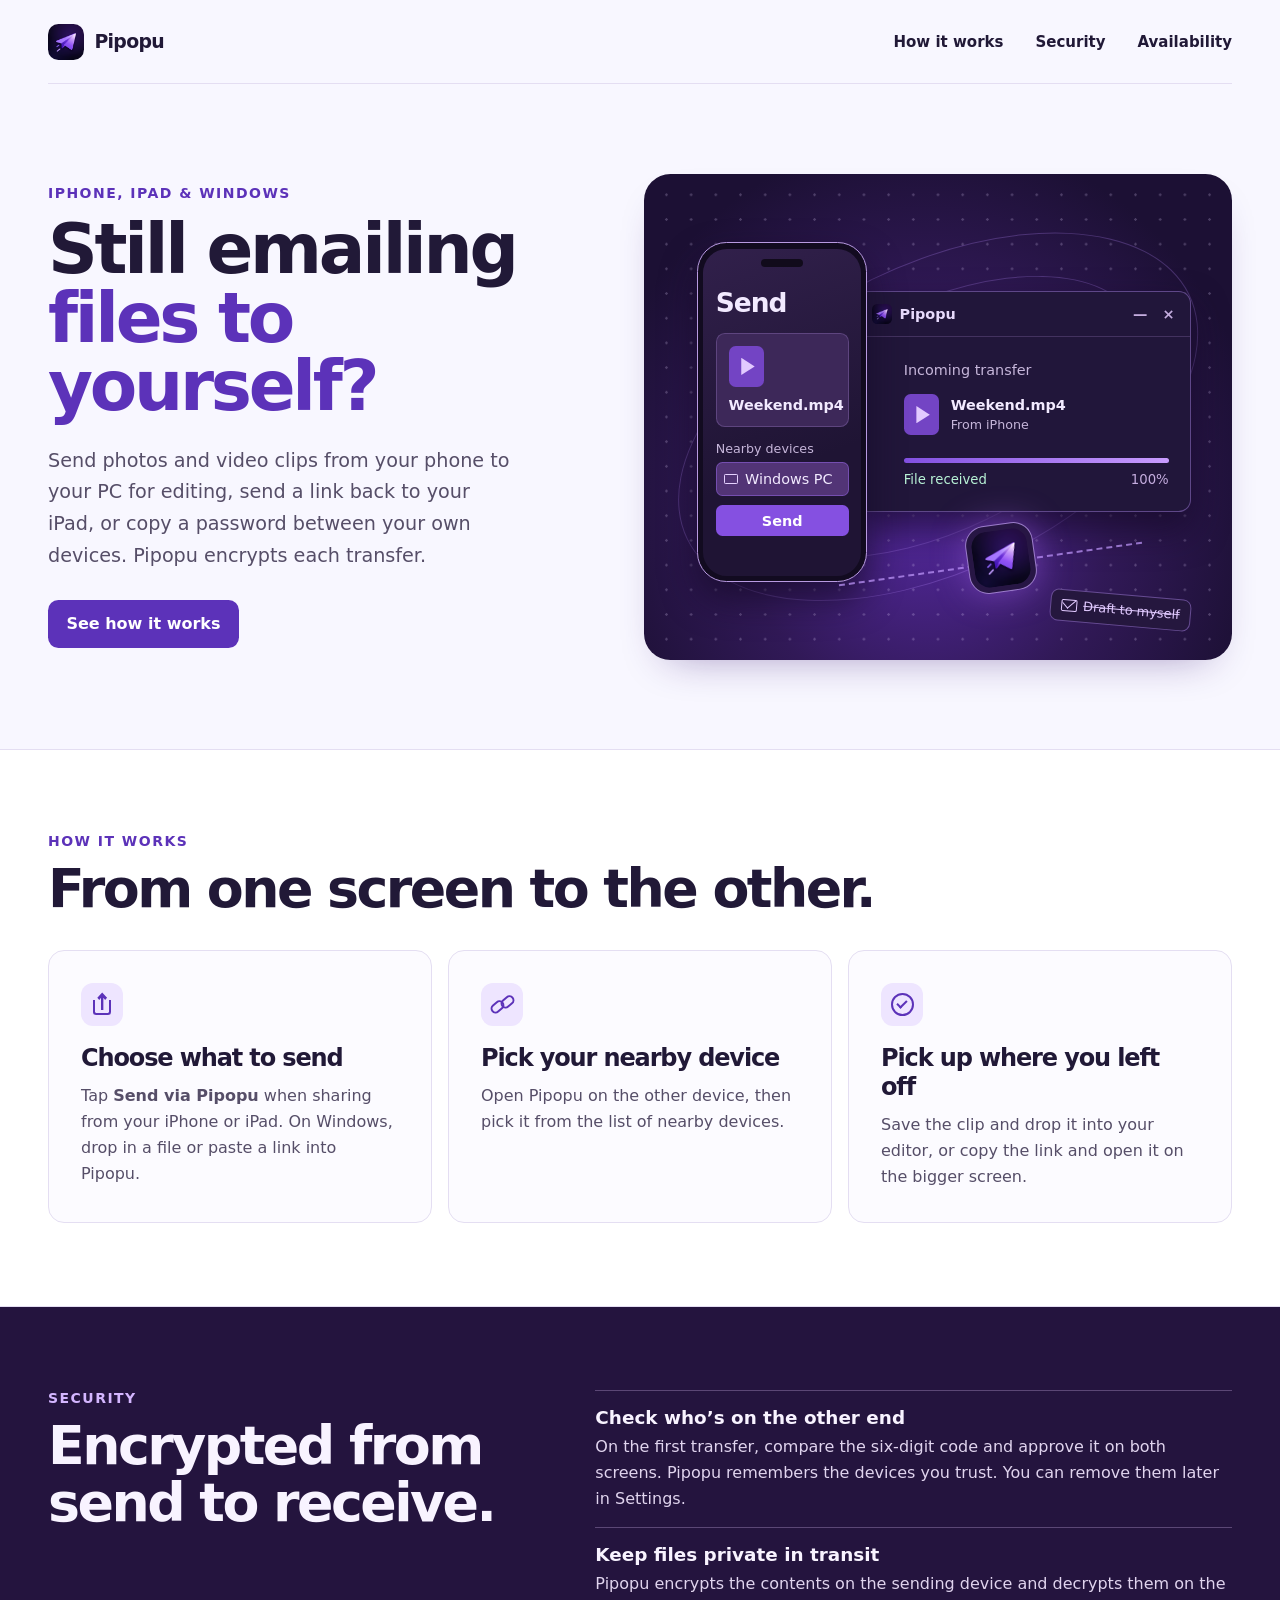
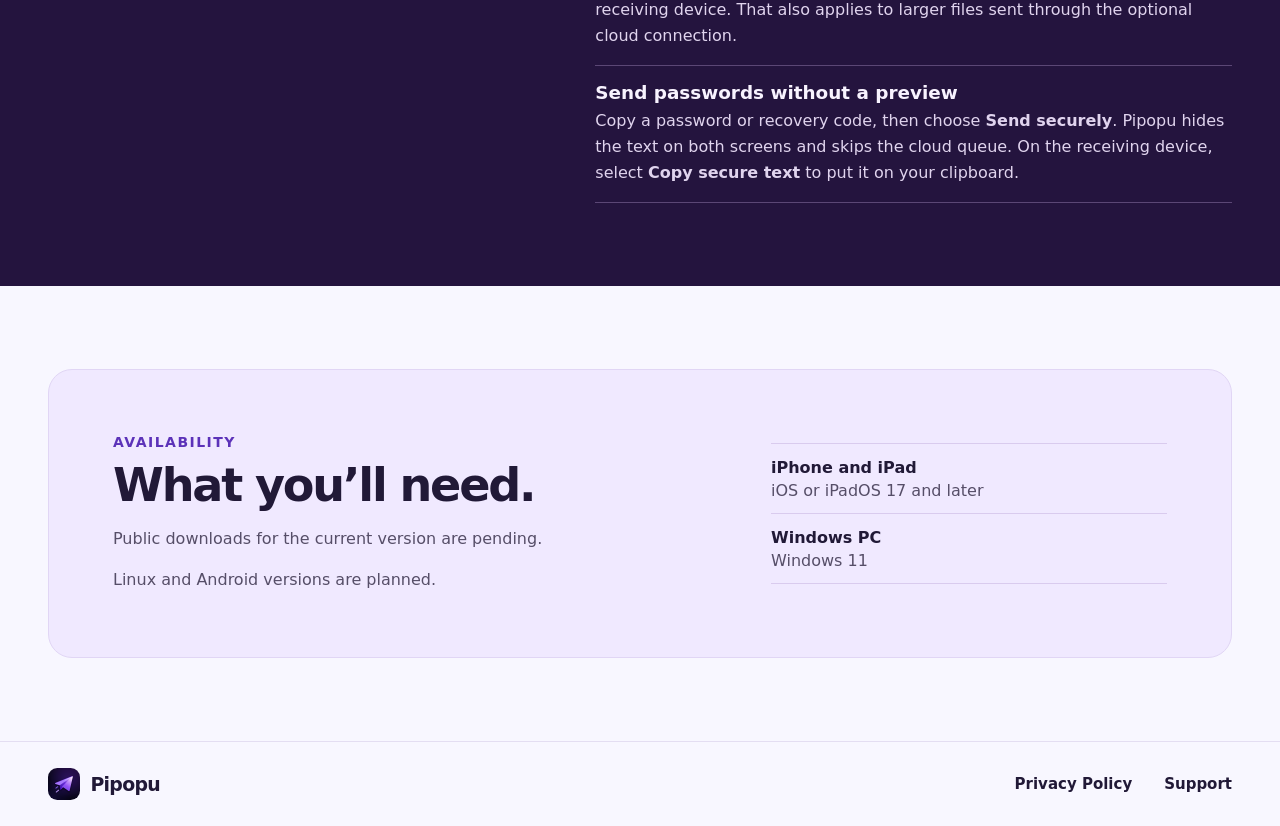
==== site/index.html @ 9f3f95a6 "Publish Pipopu website and App Store information" ====
<!doctype html>
<html lang="en">
<head>
  <meta charset="utf-8">
  <meta name="viewport" content="width=device-width, initial-scale=1">
  <meta name="description" content="Send photos, videos, links, and passwords between your nearby iPhone, iPad, and Windows PC with encrypted transfers.">
  <meta name="theme-color" content="#f8f7ff">
  <meta property="og:title" content="Pipopu — Send files to your nearby devices">
  <meta property="og:description" content="Still emailing files to yourself? Send photos, videos, links, and passwords to your nearby devices with encrypted transfers.">
  <meta property="og:type" content="website">
  <meta property="og:url" content="https://pipopu.solutions.si/">
  <meta property="og:image" content="https://pipopu.solutions.si/pipopu.png">
  <link rel="canonical" href="https://pipopu.solutions.si/">
  <link rel="icon" type="image/png" href="pipopu.png">
  <link rel="stylesheet" href="styles.css">
  <title>Pipopu — Send files to your nearby devices</title>
</head>
<body>
  <a class="skip-link" href="#main">Skip to content</a>
  <header class="site-header wrap">
    <a class="brand" href="./">
      <img src="pipopu.png" width="36" height="36" alt="">
      Pipopu
    </a>
    <nav aria-label="Main navigation">
      <a href="#how-it-works">How it works</a>
      <a href="#security">Security</a>
      <a href="#availability">Availability</a>
    </nav>
  </header>

  <main id="main">
    <section class="hero wrap" aria-labelledby="hero-title">
      <div class="hero-copy">
        <p class="eyebrow">iPhone, iPad &amp; Windows</p>
        <h1 id="hero-title">Still emailing <em>files to yourself?</em></h1>
        <p class="hero-description">Send photos and video clips from your phone to your PC for editing, send a link back to your iPad, or copy a password between your own devices. Pipopu encrypts each transfer.</p>
        <div class="actions">
          <a class="button" href="#how-it-works">See how it works</a>
        </div>
      </div>

      <figure class="transfer" aria-label="A video clip arrives on a Windows PC from a nearby iPhone">
        <div class="transfer-art" aria-hidden="true">
          <div class="orbit orbit-outer"></div>
          <div class="orbit orbit-inner"></div>
          <div class="desktop">
            <div class="window-bar"><img src="pipopu.png" width="17" height="17" alt=""> Pipopu <span>— &nbsp; ×</span></div>
            <div class="window-body">
              <p class="window-meta">Incoming transfer</p>
              <div class="window-file"><i class="file-icon"></i><div><strong>Weekend.mp4</strong><small>From iPhone</small></div></div>
              <div class="progress"></div>
              <div class="window-status">File received <span>100%</span></div>
            </div>
          </div>
          <div class="phone">
            <div class="phone-screen">
              <div class="phone-camera"></div>
              <div class="phone-title">Send</div>
              <div class="phone-tile"><i class="file-icon"></i><strong>Weekend.mp4</strong></div>
              <div class="phone-label">Nearby devices</div>
              <div class="phone-device"><i></i> Windows PC</div>
              <div class="phone-send">Send</div>
            </div>
          </div>
          <div class="transfer-line"></div>
          <div class="transfer-mark"><img src="pipopu.png" width="51" height="51" alt=""></div>
          <div class="draft"><i></i><span>Draft to myself</span></div>
        </div>
      </figure>
    </section>

    <section class="how" id="how-it-works" aria-labelledby="how-title">
      <div class="wrap">
        <p class="eyebrow">How it works</p>
        <h2 id="how-title">From one screen to the other.</h2>
        <div class="steps">
          <article>
            <span class="step-icon share" aria-hidden="true"></span>
            <h3>Choose what to send</h3>
            <p>Tap <strong>Send via Pipopu</strong> when sharing from your iPhone or iPad. On Windows, drop in a file or paste a link into Pipopu.</p>
          </article>
          <article>
            <span class="step-icon pair" aria-hidden="true"></span>
            <h3>Pick your nearby device</h3>
            <p>Open Pipopu on the other device, then pick it from the list of nearby devices.</p>
          </article>
          <article>
            <span class="step-icon received" aria-hidden="true"></span>
            <h3>Pick up where you left off</h3>
            <p>Save the clip and drop it into your editor, or copy the link and open it on the bigger screen.</p>
          </article>
        </div>
      </div>
    </section>

    <section class="security" id="security" aria-labelledby="security-title">
      <div class="security-layout wrap">
        <div>
          <p class="eyebrow">Security</p>
          <h2 id="security-title">Encrypted from send to receive.</h2>
        </div>
        <dl class="security-details">
          <div>
            <dt>Check who’s on the other end</dt>
            <dd>On the first transfer, compare the six-digit code and approve it on both screens. Pipopu remembers the devices you trust. You can remove them later in Settings.</dd>
          </div>
          <div>
            <dt>Keep files private in transit</dt>
            <dd>Pipopu encrypts the contents on the sending device and decrypts them on the receiving device. That also applies to larger files sent through the optional cloud connection.</dd>
          </div>
          <div>
            <dt>Send passwords without a preview</dt>
            <dd>Copy a password or recovery code, then choose <strong>Send securely</strong>. Pipopu hides the text on both screens and skips the cloud queue. On the receiving device, select <strong>Copy secure text</strong> to put it on your clipboard.</dd>
          </div>
        </dl>
      </div>
    </section>

    <section class="availability wrap" id="availability" aria-labelledby="availability-title">
      <div class="availability-panel">
        <div>
          <p class="eyebrow">Availability</p>
          <h2 id="availability-title">What you’ll need.</h2>
          <p class="availability-note">Public downloads for the current version are pending.</p>
          <p class="availability-note">Linux and Android versions are planned.</p>
        </div>
        <ul class="requirements" aria-label="Supported devices">
          <li><strong>iPhone and iPad</strong><span>iOS or iPadOS 17 and later</span></li>
          <li><strong>Windows PC</strong><span>Windows 11</span></li>
        </ul>
      </div>
    </section>
  </main>

  <footer class="site-footer">
    <div class="wrap">
      <a class="brand" href="./"><img src="pipopu.png" width="32" height="32" alt=""> Pipopu</a>
      <nav aria-label="Footer navigation">
        <a href="privacy/">Privacy Policy</a>
        <a href="support/">Support</a>
      </nav>
    </div>
  </footer>
</body>
</html>
---- site/styles.css ----
:root {
  color-scheme: light;
  font-family: Inter, "Segoe UI", system-ui, sans-serif;
  color: #211937;
  background: #f8f7ff;
  --muted: #564e68;
  --purple: #5c32b9;
  --line: #e4def2;
}

*, *::before, *::after { box-sizing: border-box; }
body, figure, h1, h2, h3, p { margin: 0; }
a { color: inherit; }
strong { font-weight: 650; }
:focus-visible { outline: 3px solid var(--purple); outline-offset: 4px; }
[id] { scroll-margin-top: 2rem; }

.wrap { width: min(74rem, calc(100% - 5rem)); margin-inline: auto; }
.skip-link { position: fixed; top: .75rem; left: .75rem; z-index: 2; padding: .75rem; background: white; transform: translateY(-150%); }
.skip-link:focus { transform: translateY(0); }
.site-header { min-height: 5.25rem; display: flex; flex-wrap: wrap; align-items: center; justify-content: space-between; gap: .75rem 1.5rem; border-bottom: 1px solid var(--line); }
.brand { display: inline-flex; align-items: center; gap: .65rem; font-weight: 760; font-size: 1.18rem; letter-spacing: -.035em; line-height: 1; text-decoration: none; }
.brand img { border-radius: 29%; }
nav { display: flex; flex-wrap: wrap; gap: .5rem clamp(1rem, 3vw, 2rem); }
nav a { padding-block: .55rem; text-decoration: none; font-size: .9375rem; font-weight: 620; }
nav a:hover, nav a[aria-current="page"] { color: var(--purple); text-decoration: underline; text-underline-offset: .2em; }

.hero { display: grid; grid-template-columns: minmax(0, .95fr) minmax(0, 1.05fr); align-items: center; gap: clamp(2rem, 5vw, 5rem); padding-block: clamp(3.5rem, 7vw, 6.25rem); }
.eyebrow { color: var(--purple); font-size: .875rem; font-weight: 750; letter-spacing: .105em; text-transform: uppercase; }
h1, h2, h3 { letter-spacing: -.047em; }
h1 { margin-top: .9rem; font-weight: 790; font-size: clamp(3rem, 5.4vw, 5.65rem); line-height: .99; }
h1 em { display: block; color: var(--purple); font-style: normal; }
.hero-description { max-width: 29rem; margin-top: 1.5rem; color: var(--muted); font-size: clamp(1.05rem, 1.5vw, 1.2rem); line-height: 1.65; }
.actions { margin-top: 1.8rem; }
.button { display: inline-flex; align-items: center; justify-content: center; min-height: 3rem; padding: .65rem 1.15rem; border-radius: .65rem; color: white; background: var(--purple); text-decoration: none; font-weight: 690; line-height: 1.3; }
.button:hover { background: #48228f; }

.transfer { min-width: 0; overflow: hidden; position: relative; border-radius: 1.65rem; aspect-ratio: 1.21; background: radial-gradient(ellipse at 48% 69%, #5529a0 0%, #311957 43%, #1c1034 79%); box-shadow: 0 18px 44px -24px #33116e7a; container-type: inline-size; }
.transfer-art { position: absolute; inset: 0; overflow: hidden; background: radial-gradient(circle, #e5d4ff3b .075rem, transparent .09rem) center / 4.2cqw 4.2cqw; color: #f2eaff; font-size: 2.45cqw; line-height: 1.25; }
.orbit { position: absolute; top: 50%; left: 50%; border: 1px solid #ba8bff42; border-radius: 50%; transform: translate(-50%, -50%) rotate(-26deg); }
.orbit-outer { width: 95%; height: 63%; }
.orbit-inner { width: 75%; height: 47%; }
.desktop { position: absolute; top: 24%; left: 36%; width: 57%; overflow: hidden; border: 1px solid #b38af46b; border-radius: 2.1cqw; background: #21163a; box-shadow: 0 3cqw 6cqw #140924a8; }
.window-bar { display: flex; align-items: center; gap: 1.3cqw; border-bottom: 1px solid #9276b24d; padding: 2.1cqw 2.6cqw; color: #e7dafc; font-weight: 660; }
.window-bar img { width: 3.4cqw; height: 3.4cqw; border-radius: 26%; }
.window-bar span, .window-status span { margin-left: auto; color: #c5addf; }
.window-body { padding: 4cqw 3.6cqw 3.8cqw 8cqw; }
.window-meta, .phone-label { color: #c6b6da; }
.window-file { display: flex; align-items: center; gap: 2cqw; margin-top: 2.6cqw; }
.window-file strong, .window-file small { display: block; }
.window-file small { margin-top: .5cqw; font-size: .88em; color: #c6b6da; }
.file-icon { position: relative; display: block; flex: none; width: 6cqw; height: 7cqw; border-radius: 1.15cqw; background: #7344c4; }
.file-icon::after { content: ""; position: absolute; inset: 29% 26% 29% 36%; background: #e2caff; clip-path: polygon(0 0, 100% 50%, 0 100%); }
.progress { height: .85cqw; margin-top: 3.9cqw; border-radius: 1rem; background: linear-gradient(90deg, #8250e1, #c99cff); }
.window-status { display: flex; gap: .5cqw; margin-top: 1.5cqw; color: #b8f2d6; font-size: .92em; }
.phone { position: absolute; top: 14%; left: 9%; width: 29%; height: 70%; padding: .95cqw; border: 1px solid #b89ae1; border-radius: 5cqw; background: #120b20; box-shadow: 0 3cqw 6cqw #140924a8; }
.phone-screen { height: 100%; overflow: hidden; padding: 3cqw 2.1cqw; border-radius: 4.1cqw; background: linear-gradient(160deg, #31204b, #1f1434 65%); }
.phone-camera { width: 32%; height: 1.25cqw; margin: -1.2cqw auto 3.3cqw; border-radius: 1rem; background: #110b1b; }
.phone-title { margin-bottom: 2.4cqw; font-size: 4.5cqw; font-weight: 760; letter-spacing: -.04em; }
.phone-tile { display: flex; flex-direction: column; gap: 1.5cqw; padding: 2cqw; border: 1px solid #ad8ddd49; border-radius: 1.5cqw; background: #3d2859; }
.phone-label { margin-top: 2.5cqw; font-size: .88em; }
.phone-device { display: flex; align-items: center; gap: 1.15cqw; margin-top: .8cqw; padding: 1.2cqw 1.25cqw; border: 1px solid #9466e389; border-radius: 1.1cqw; background: #523476; }
.phone-device i { width: 2.4cqw; height: 1.7cqw; border: 1px solid #e5d1ff; border-radius: .22cqw; }
.phone-send { margin-top: 1.6cqw; padding: 1.1cqw; border-radius: 1.1cqw; background: #8550e1; color: white; text-align: center; font-weight: 710; }
.transfer-line { position: absolute; left: 33%; top: 80%; width: 52%; height: 2%; border-top: 2px dashed #c39cffb3; transform: rotate(-8deg); }
.transfer-mark { position: absolute; top: 72%; left: 55%; padding: .85cqw; border: 1px solid #cba7ffb3; border-radius: 3.3cqw; background: #271644; box-shadow: 0 0 6cqw #b16aff6e; transform: rotate(-8deg); }
.transfer-mark img { display: block; width: 9.5cqw; height: 9.5cqw; border-radius: 2.6cqw; }
.draft { position: absolute; right: 7%; bottom: 7%; display: flex; align-items: center; gap: 1cqw; padding: 1.2cqw 1.7cqw; border: 1px solid #b38af475; border-radius: 1.4cqw; background: #25173e; color: #e1c9ff; font-size: 2.2cqw; transform: rotate(5deg); }
.draft span { text-decoration: line-through; }
.draft i { position: relative; width: 2.75cqw; height: 2cqw; overflow: hidden; border: 1px solid currentColor; border-radius: .3cqw; }
.draft i::after { content: ""; position: absolute; inset: -70% 14% 30%; border-right: 1px solid; border-bottom: 1px solid; transform: rotate(45deg); }

.how { padding-block: clamp(3.6rem, 6.5vw, 5.75rem); border-block: 1px solid var(--line); background: white; }
h2 { margin-top: .65rem; font-size: clamp(2.15rem, 4.2vw, 3.9rem); line-height: 1.06; font-weight: 760; }
.steps { display: grid; grid-template-columns: repeat(3, minmax(0, 1fr)); gap: 1rem; margin-top: 2.1rem; }
.steps article { padding: clamp(1.25rem, 2.5vw, 2rem); border: 1px solid var(--line); border-radius: 1rem; background: #fcfbff; }
h3 { font-size: clamp(1.25rem, 2vw, 1.5rem); line-height: 1.2; }
article p { margin-top: .65rem; color: var(--muted); line-height: 1.62; }
.step-icon { position: relative; display: block; width: 2.65rem; height: 2.65rem; margin-bottom: 1.15rem; border-radius: .75rem; color: var(--purple); background: #eee5ff; }
.step-icon::before, .step-icon::after { content: ""; position: absolute; }
.pair::before, .pair::after { width: .92rem; height: .62rem; border: 2px solid currentColor; border-radius: 1rem; transform: rotate(-40deg); }
.pair::before { top: 1.18rem; left: .55rem; }
.pair::after { top: .83rem; left: 1.16rem; }
.share::before { inset: 1.07rem .77rem .65rem; border: 2px solid; border-top: 0; border-radius: 0 0 .2rem .2rem; }
.share::after { left: 1.02rem; top: .57rem; width: .61rem; height: 1.12rem; background: currentColor; clip-path: polygon(50% 0, 100% 30%, 80% 43%, 62% 30%, 62% 100%, 38% 100%, 38% 30%, 20% 43%, 0 30%); }
.received::before { inset: .61rem; border: 2px solid; border-radius: 50%; }
.received::after { top: 1.04rem; left: 1.02rem; width: .64rem; height: .39rem; border: solid; border-width: 0 0 2px 2px; transform: rotate(-45deg); }

.security { padding-block: clamp(3.6rem, 6.5vw, 5.75rem); color: #f8f3ff; background: #24143e; }
.security-layout { display: grid; grid-template-columns: minmax(0, .85fr) minmax(0, 1.15fr); gap: clamp(1.7rem, 6vw, 6rem); align-items: start; }
.security .eyebrow { color: #d4b6ff; }
.security-details { margin: 0; }
.security-details > div { padding-block: 1rem; border-bottom: 1px solid #5b4775; }
.security-details > div:first-child { border-top: 1px solid #5b4775; }
.security-details dt { font-size: 1.15rem; font-weight: 700; }
.security-details dd { margin: .35rem 0 0; color: #e0d4ee; line-height: 1.62; }

.availability { padding-block: clamp(3.6rem, 6.5vw, 5.75rem); }
.availability-panel { display: grid; grid-template-columns: minmax(0, 1.5fr) minmax(0, 1fr); align-items: center; gap: clamp(1.5rem, 5vw, 4.5rem); padding: clamp(1.5rem, 5vw, 4rem); border: 1px solid #e1d6f5; border-radius: 1.5rem; background: #f0e9ff; }
.availability-panel h2 { font-size: clamp(2rem, 3.6vw, 3.35rem); }
.availability-note { margin-top: 1rem; color: var(--muted); line-height: 1.6; }
.requirements { margin: 0; padding: 0; list-style: none; }
.requirements li { display: grid; gap: .25rem; padding-block: .85rem; border-bottom: 1px solid #d9cbee; }
.requirements li:first-child { border-top: 1px solid #d9cbee; }
.requirements span { color: var(--muted); }
.site-footer { border-top: 1px solid var(--line); }
.site-footer .wrap { min-height: 5.25rem; display: flex; flex-wrap: wrap; justify-content: space-between; align-items: center; gap: .85rem 1.5rem; padding-block: 1rem; }

.content-page { width: min(46rem, calc(100% - 2rem)); padding-block: clamp(3rem, 7vw, 6rem); }
.content-page h1 { margin-top: 0; font-size: clamp(2.8rem, 6vw, 4.75rem); }
.content-page p { margin-top: .75rem; color: var(--muted); line-height: 1.65; }
.content-page a { color: var(--purple); text-underline-offset: .2em; }
.content-page .page-date { margin-top: 1rem; }
.content-page .page-intro { margin-top: 1.4rem; color: #211937; font-size: 1.15rem; }
.content-page section { margin-top: 2.4rem; padding-top: 1.35rem; border-top: 1px solid var(--line); }
.content-page h2 { margin-top: 0; font-size: clamp(1.5rem, 3vw, 2rem); line-height: 1.15; }

@media (max-width: 50rem) {
  .wrap:not(.content-page) { width: min(74rem, calc(100% - 3rem)); }
  .hero { grid-template-columns: 1fr; gap: 2.6rem; }
  .hero-copy { max-width: 39rem; }
  .transfer { width: min(100%, 37rem); }
}

@media (max-width: 40rem) {
  .wrap:not(.content-page) { width: calc(100% - 2rem); }
  .site-header { min-height: 4.4rem; padding-block: .65rem; row-gap: .3rem; }
  h1 { font-size: clamp(2.3rem, 10.65vw, 3.75rem); }
  .steps, .security-layout, .availability-panel { grid-template-columns: 1fr; }
  .transfer { border-radius: 1.05rem; }
}
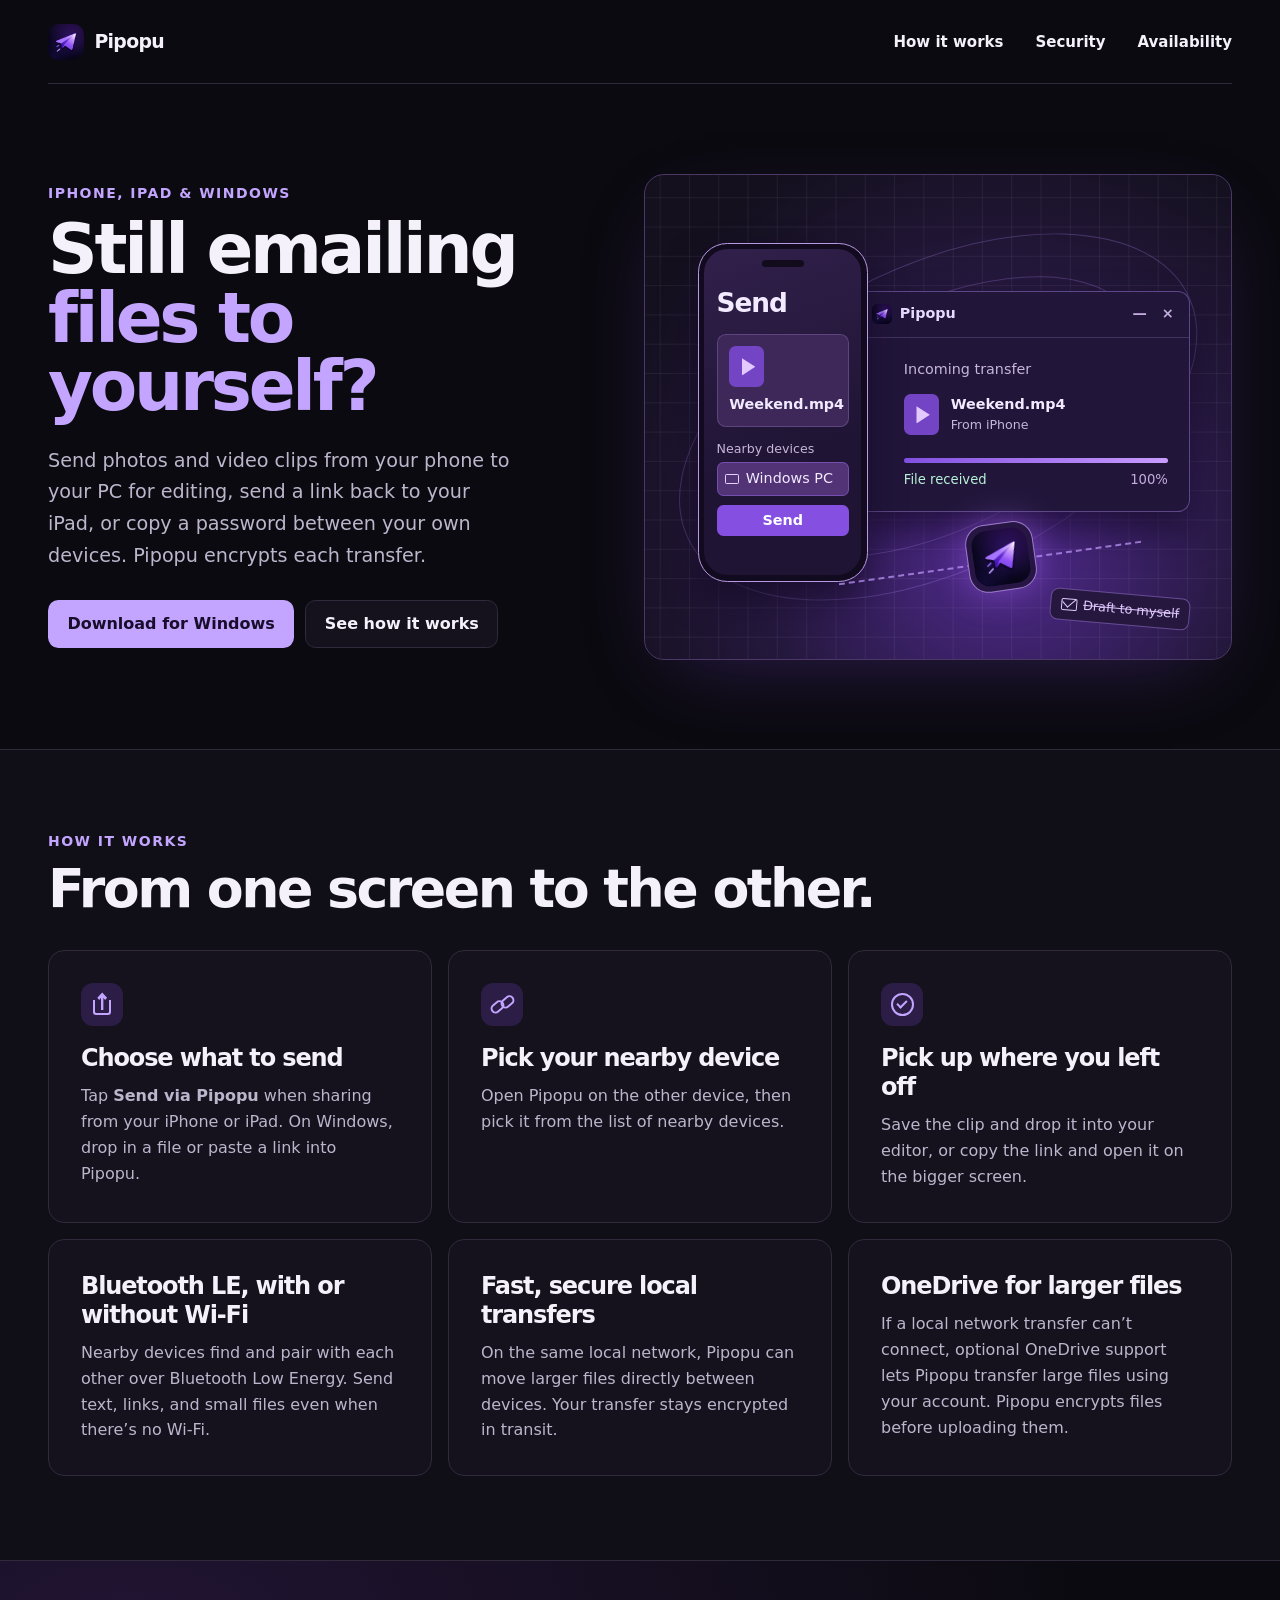
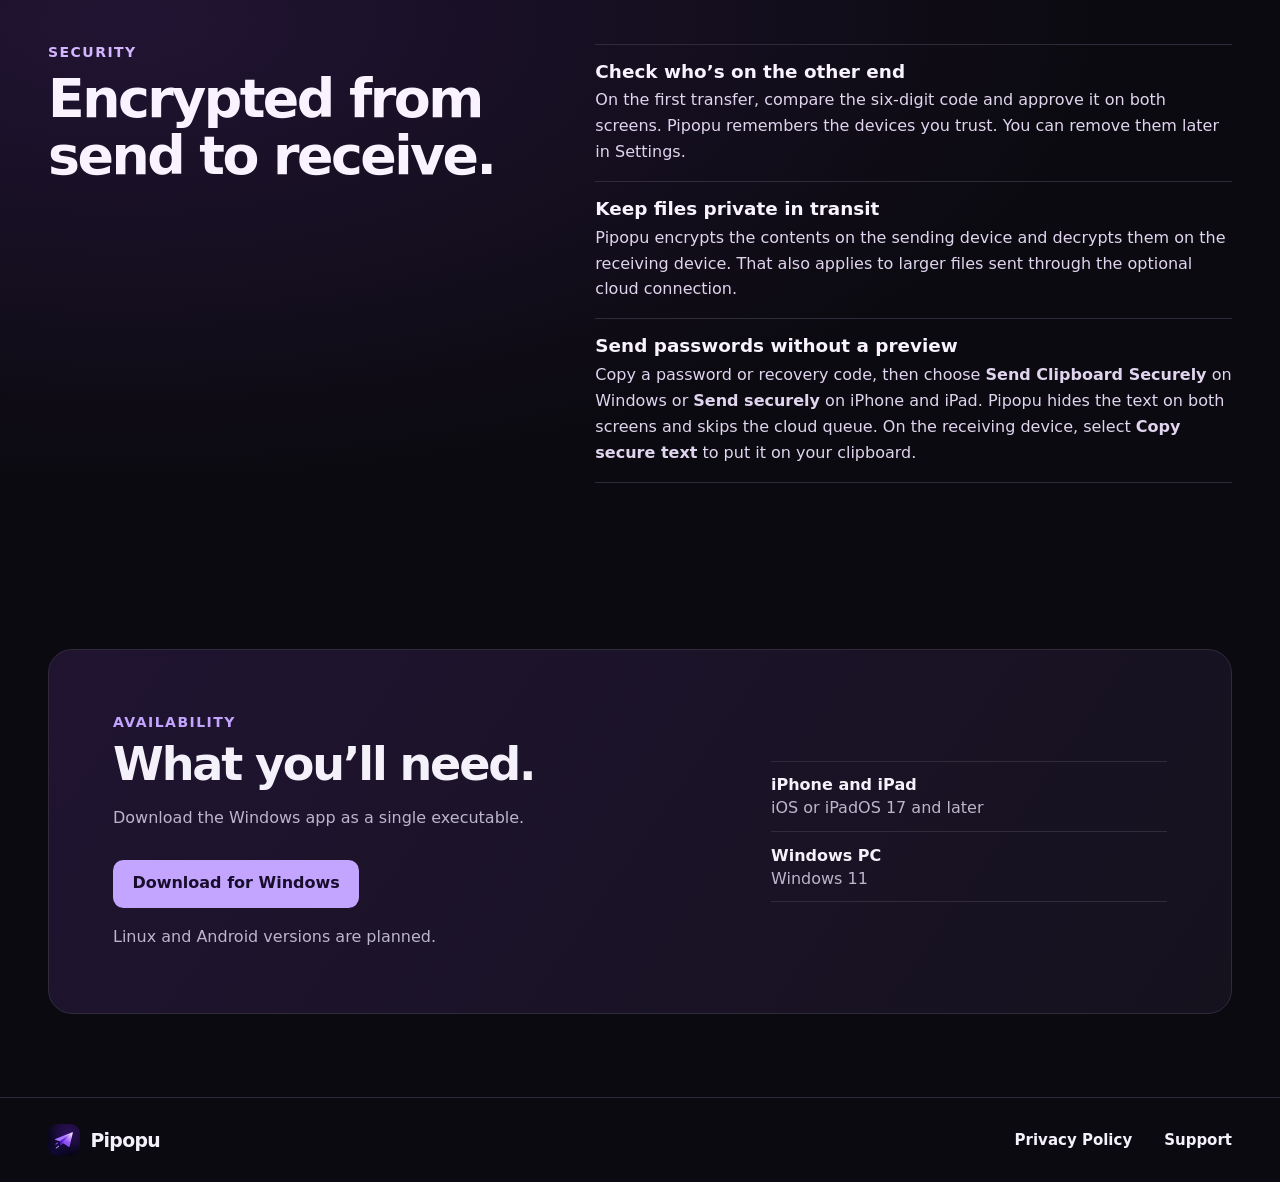
==== commit 875a5b53: "Improve Pipopu transfers, downloads, and updates" ====
--- a/site/index.html
+++ b/site/index.html
@@ -4,7 +4,7 @@
   <meta charset="utf-8">
   <meta name="viewport" content="width=device-width, initial-scale=1">
   <meta name="description" content="Send photos, videos, links, and passwords between your nearby iPhone, iPad, and Windows PC with encrypted transfers.">
-  <meta name="theme-color" content="#f8f7ff">
+  <meta name="theme-color" content="#0b0a10">
   <meta property="og:title" content="Pipopu — Send files to your nearby devices">
   <meta property="og:description" content="Still emailing files to yourself? Send photos, videos, links, and passwords to your nearby devices with encrypted transfers.">
   <meta property="og:type" content="website">
@@ -13,6 +13,7 @@
   <link rel="canonical" href="https://pipopu.solutions.si/">
   <link rel="icon" type="image/png" href="pipopu.png">
   <link rel="stylesheet" href="styles.css">
+  <script src="download.js" defer></script>
   <title>Pipopu — Send files to your nearby devices</title>
 </head>
 <body>
@@ -36,7 +37,8 @@
         <h1 id="hero-title">Still emailing <em>files to yourself?</em></h1>
         <p class="hero-description">Send photos and video clips from your phone to your PC for editing, send a link back to your iPad, or copy a password between your own devices. Pipopu encrypts each transfer.</p>
         <div class="actions">
-          <a class="button" href="#how-it-works">See how it works</a>
+          <a class="button" href="download/Pipopu.exe" data-windows-download download>Download for Windows</a>
+          <a class="button secondary" href="#how-it-works">See how it works</a>
         </div>
       </div>
 
@@ -91,6 +93,20 @@
             <p>Save the clip and drop it into your editor, or copy the link and open it on the bigger screen.</p>
           </article>
         </div>
+        <div class="steps routes" aria-label="Transfer options">
+          <article>
+            <h3>Bluetooth LE, with or without Wi-Fi</h3>
+            <p>Nearby devices find and pair with each other over Bluetooth Low Energy. Send text, links, and small files even when there’s no Wi-Fi.</p>
+          </article>
+          <article>
+            <h3>Fast, secure local transfers</h3>
+            <p>On the same local network, Pipopu can move larger files directly between devices. Your transfer stays encrypted in transit.</p>
+          </article>
+          <article>
+            <h3>OneDrive for larger files</h3>
+            <p>If a local network transfer can’t connect, optional OneDrive support lets Pipopu transfer large files using your account. Pipopu encrypts files before uploading them.</p>
+          </article>
+        </div>
       </div>
     </section>
 
@@ -111,7 +127,7 @@
           </div>
           <div>
             <dt>Send passwords without a preview</dt>
-            <dd>Copy a password or recovery code, then choose <strong>Send securely</strong>. Pipopu hides the text on both screens and skips the cloud queue. On the receiving device, select <strong>Copy secure text</strong> to put it on your clipboard.</dd>
+            <dd>Copy a password or recovery code, then choose <strong>Send Clipboard Securely</strong> on Windows or <strong>Send securely</strong> on iPhone and iPad. Pipopu hides the text on both screens and skips the cloud queue. On the receiving device, select <strong>Copy secure text</strong> to put it on your clipboard.</dd>
           </div>
         </dl>
       </div>
@@ -122,7 +138,8 @@
         <div>
           <p class="eyebrow">Availability</p>
           <h2 id="availability-title">What you’ll need.</h2>
-          <p class="availability-note">Public downloads for the current version are pending.</p>
+          <p class="availability-note">Download the Windows app as a single executable.</p>
+          <div class="actions"><a class="button" href="download/Pipopu.exe" data-windows-download download>Download for Windows</a></div>
           <p class="availability-note">Linux and Android versions are planned.</p>
         </div>
         <ul class="requirements" aria-label="Supported devices">
@@ -142,5 +159,17 @@
       </nav>
     </div>
   </footer>
+
+  <dialog id="windows-download" aria-labelledby="download-title">
+    <form method="dialog"><button class="dialog-close" aria-label="Close download instructions" autofocus>×</button></form>
+    <h2 id="download-title">Open Pipopu on Windows</h2>
+    <ol>
+      <li>Download <strong>Pipopu.exe</strong> below and find it in Downloads.</li>
+      <li>Right-click the file and choose <strong>Properties</strong>.</li>
+      <li>On the <strong>General</strong> tab, select <strong>Unblock</strong> if it appears, then choose <strong>Apply</strong>.</li>
+      <li>Open Pipopu. The setup wizard can move it into Local AppData and add <strong>Open in Pipopu</strong> to File Explorer.</li>
+    </ol>
+    <a class="button" href="download/Pipopu.exe" download>Download Pipopu.exe</a>
+  </dialog>
 </body>
 </html>
--- a/site/styles.css
+++ b/site/styles.css
@@ -1,11 +1,12 @@
 :root {
-  color-scheme: light;
+  color-scheme: dark;
   font-family: Inter, "Segoe UI", system-ui, sans-serif;
-  color: #211937;
-  background: #f8f7ff;
-  --muted: #564e68;
-  --purple: #5c32b9;
-  --line: #e4def2;
+  color: #f4f1fa;
+  background: #0b0a10;
+  --muted: #bcb6cc;
+  --purple: #c3a5ff;
+  --line: #302a3b;
+  --panel: #15121e;
 }
 
 *, *::before, *::after { box-sizing: border-box; }
@@ -16,7 +17,7 @@
 [id] { scroll-margin-top: 2rem; }
 
 .wrap { width: min(74rem, calc(100% - 5rem)); margin-inline: auto; }
-.skip-link { position: fixed; top: .75rem; left: .75rem; z-index: 2; padding: .75rem; background: white; transform: translateY(-150%); }
+.skip-link { position: fixed; top: .75rem; left: .75rem; z-index: 2; padding: .75rem; background: var(--panel); transform: translateY(-150%); }
 .skip-link:focus { transform: translateY(0); }
 .site-header { min-height: 5.25rem; display: flex; flex-wrap: wrap; align-items: center; justify-content: space-between; gap: .75rem 1.5rem; border-bottom: 1px solid var(--line); }
 .brand { display: inline-flex; align-items: center; gap: .65rem; font-weight: 760; font-size: 1.18rem; letter-spacing: -.035em; line-height: 1; text-decoration: none; }
@@ -31,12 +32,14 @@
 h1 { margin-top: .9rem; font-weight: 790; font-size: clamp(3rem, 5.4vw, 5.65rem); line-height: .99; }
 h1 em { display: block; color: var(--purple); font-style: normal; }
 .hero-description { max-width: 29rem; margin-top: 1.5rem; color: var(--muted); font-size: clamp(1.05rem, 1.5vw, 1.2rem); line-height: 1.65; }
-.actions { margin-top: 1.8rem; }
-.button { display: inline-flex; align-items: center; justify-content: center; min-height: 3rem; padding: .65rem 1.15rem; border-radius: .65rem; color: white; background: var(--purple); text-decoration: none; font-weight: 690; line-height: 1.3; }
-.button:hover { background: #48228f; }
+.actions { display: flex; flex-wrap: wrap; gap: .7rem; margin-top: 1.8rem; }
+.button { display: inline-flex; align-items: center; justify-content: center; min-height: 3rem; padding: .65rem 1.15rem; border: 1px solid transparent; border-radius: .65rem; color: #180e2c; background: var(--purple); text-decoration: none; font-weight: 690; line-height: 1.3; }
+.button:hover { background: #d7c2ff; }
+.button.secondary { border-color: var(--line); color: inherit; background: #15121e; }
+.button.secondary:hover { border-color: #7c689c; background: #21192e; }
 
-.transfer { min-width: 0; overflow: hidden; position: relative; border-radius: 1.65rem; aspect-ratio: 1.21; background: radial-gradient(ellipse at 48% 69%, #5529a0 0%, #311957 43%, #1c1034 79%); box-shadow: 0 18px 44px -24px #33116e7a; container-type: inline-size; }
-.transfer-art { position: absolute; inset: 0; overflow: hidden; background: radial-gradient(circle, #e5d4ff3b .075rem, transparent .09rem) center / 4.2cqw 4.2cqw; color: #f2eaff; font-size: 2.45cqw; line-height: 1.25; }
+.transfer { min-width: 0; overflow: hidden; position: relative; border: 1px solid #4b3867; border-radius: 1.25rem; aspect-ratio: 1.21; background: radial-gradient(ellipse at 61% 75%, #522b92 0%, #25183e 48%, #14101e 83%); box-shadow: 0 24px 80px -32px #7645cf68; container-type: inline-size; }
+.transfer-art { position: absolute; inset: 0; overflow: hidden; background: linear-gradient(#e5d4ff11 1px, transparent 1px) center / 5cqw 5cqw, linear-gradient(90deg, #e5d4ff11 1px, transparent 1px) center / 5cqw 5cqw; color: #f2eaff; font-size: 2.45cqw; line-height: 1.25; }
 .orbit { position: absolute; top: 50%; left: 50%; border: 1px solid #ba8bff42; border-radius: 50%; transform: translate(-50%, -50%) rotate(-26deg); }
 .orbit-outer { width: 95%; height: 63%; }
 .orbit-inner { width: 75%; height: 47%; }
@@ -70,13 +73,15 @@
 .draft i { position: relative; width: 2.75cqw; height: 2cqw; overflow: hidden; border: 1px solid currentColor; border-radius: .3cqw; }
 .draft i::after { content: ""; position: absolute; inset: -70% 14% 30%; border-right: 1px solid; border-bottom: 1px solid; transform: rotate(45deg); }
 
-.how { padding-block: clamp(3.6rem, 6.5vw, 5.75rem); border-block: 1px solid var(--line); background: white; }
+.how { padding-block: clamp(3.6rem, 6.5vw, 5.75rem); border-block: 1px solid var(--line); background: #100e17; }
 h2 { margin-top: .65rem; font-size: clamp(2.15rem, 4.2vw, 3.9rem); line-height: 1.06; font-weight: 760; }
 .steps { display: grid; grid-template-columns: repeat(3, minmax(0, 1fr)); gap: 1rem; margin-top: 2.1rem; }
-.steps article { padding: clamp(1.25rem, 2.5vw, 2rem); border: 1px solid var(--line); border-radius: 1rem; background: #fcfbff; }
+.steps article { padding: clamp(1.25rem, 2.5vw, 2rem); border: 1px solid var(--line); border-radius: 1rem; background: var(--panel); }
+.steps article:hover { border-color: #735c98; }
+.routes { margin-top: 1rem; }
 h3 { font-size: clamp(1.25rem, 2vw, 1.5rem); line-height: 1.2; }
 article p { margin-top: .65rem; color: var(--muted); line-height: 1.62; }
-.step-icon { position: relative; display: block; width: 2.65rem; height: 2.65rem; margin-bottom: 1.15rem; border-radius: .75rem; color: var(--purple); background: #eee5ff; }
+.step-icon { position: relative; display: block; width: 2.65rem; height: 2.65rem; margin-bottom: 1.15rem; border-radius: .75rem; color: var(--purple); background: #2b1d45; }
 .step-icon::before, .step-icon::after { content: ""; position: absolute; }
 .pair::before, .pair::after { width: .92rem; height: .62rem; border: 2px solid currentColor; border-radius: 1rem; transform: rotate(-40deg); }
 .pair::before { top: 1.18rem; left: .55rem; }
@@ -86,22 +91,22 @@
 .received::before { inset: .61rem; border: 2px solid; border-radius: 50%; }
 .received::after { top: 1.04rem; left: 1.02rem; width: .64rem; height: .39rem; border: solid; border-width: 0 0 2px 2px; transform: rotate(-45deg); }
 
-.security { padding-block: clamp(3.6rem, 6.5vw, 5.75rem); color: #f8f3ff; background: #24143e; }
+.security { padding-block: clamp(3.6rem, 6.5vw, 5.75rem); color: #f8f3ff; background: radial-gradient(ellipse at 10% 10%, #211433, transparent 60%); }
 .security-layout { display: grid; grid-template-columns: minmax(0, .85fr) minmax(0, 1.15fr); gap: clamp(1.7rem, 6vw, 6rem); align-items: start; }
 .security .eyebrow { color: #d4b6ff; }
 .security-details { margin: 0; }
-.security-details > div { padding-block: 1rem; border-bottom: 1px solid #5b4775; }
-.security-details > div:first-child { border-top: 1px solid #5b4775; }
+.security-details > div { padding-block: 1rem; border-bottom: 1px solid var(--line); }
+.security-details > div:first-child { border-top: 1px solid var(--line); }
 .security-details dt { font-size: 1.15rem; font-weight: 700; }
 .security-details dd { margin: .35rem 0 0; color: #e0d4ee; line-height: 1.62; }
 
 .availability { padding-block: clamp(3.6rem, 6.5vw, 5.75rem); }
-.availability-panel { display: grid; grid-template-columns: minmax(0, 1.5fr) minmax(0, 1fr); align-items: center; gap: clamp(1.5rem, 5vw, 4.5rem); padding: clamp(1.5rem, 5vw, 4rem); border: 1px solid #e1d6f5; border-radius: 1.5rem; background: #f0e9ff; }
+.availability-panel { display: grid; grid-template-columns: minmax(0, 1.5fr) minmax(0, 1fr); align-items: center; gap: clamp(1.5rem, 5vw, 4.5rem); padding: clamp(1.5rem, 5vw, 4rem); border: 1px solid var(--line); border-radius: 1.5rem; background: linear-gradient(125deg, #201431, var(--panel)); }
 .availability-panel h2 { font-size: clamp(2rem, 3.6vw, 3.35rem); }
 .availability-note { margin-top: 1rem; color: var(--muted); line-height: 1.6; }
 .requirements { margin: 0; padding: 0; list-style: none; }
-.requirements li { display: grid; gap: .25rem; padding-block: .85rem; border-bottom: 1px solid #d9cbee; }
-.requirements li:first-child { border-top: 1px solid #d9cbee; }
+.requirements li { display: grid; gap: .25rem; padding-block: .85rem; border-bottom: 1px solid var(--line); }
+.requirements li:first-child { border-top: 1px solid var(--line); }
 .requirements span { color: var(--muted); }
 .site-footer { border-top: 1px solid var(--line); }
 .site-footer .wrap { min-height: 5.25rem; display: flex; flex-wrap: wrap; justify-content: space-between; align-items: center; gap: .85rem 1.5rem; padding-block: 1rem; }
@@ -111,9 +116,29 @@
 .content-page p { margin-top: .75rem; color: var(--muted); line-height: 1.65; }
 .content-page a { color: var(--purple); text-underline-offset: .2em; }
 .content-page .page-date { margin-top: 1rem; }
-.content-page .page-intro { margin-top: 1.4rem; color: #211937; font-size: 1.15rem; }
+.content-page .page-intro { margin-top: 1.4rem; color: inherit; font-size: 1.15rem; }
 .content-page section { margin-top: 2.4rem; padding-top: 1.35rem; border-top: 1px solid var(--line); }
 .content-page h2 { margin-top: 0; font-size: clamp(1.5rem, 3vw, 2rem); line-height: 1.15; }
+
+dialog { position: fixed; width: min(31rem, calc(100% - 2rem)); max-height: calc(100% - 2rem); padding: clamp(1.25rem, 4vw, 2rem); color: inherit; background: var(--panel); border: 1px solid #514367; border-radius: 1.1rem; }
+dialog::backdrop { background: #060409be; }
+dialog h2 { margin: 0 2rem 1rem 0; font-size: clamp(1.55rem, 5vw, 2rem); }
+dialog ol { padding-left: 1.3rem; color: var(--muted); line-height: 1.55; }
+dialog li { padding-left: .15rem; margin-bottom: .65rem; }
+.dialog-close { position: absolute; top: .7rem; right: .7rem; min-width: 2.75rem; min-height: 2.75rem; border: 0; border-radius: .55rem; color: inherit; background: transparent; font-size: 1.55rem; cursor: pointer; }
+.dialog-close:hover { background: #2b1d45; }
+
+@media (prefers-reduced-motion: no-preference) {
+  .hero-copy { animation: enter .55s ease-out both; }
+  .transfer { animation: enter .7s .08s ease-out both; }
+  .progress { transform-origin: left; animation: transfer-progress 1.45s .4s ease-out both; }
+  .transfer-mark { animation: glow 2s .8s ease-out both; }
+  .steps article, .button { transition: background-color .18s, border-color .18s; }
+  dialog[open] { animation: enter .2s ease-out both; }
+  @keyframes enter { from { opacity: 0; transform: translateY(12px); } to { opacity: 1; transform: translateY(0); } }
+  @keyframes transfer-progress { from { transform: scaleX(0); } to { transform: scaleX(1); } }
+  @keyframes glow { 45% { box-shadow: 0 0 11cqw #c78effba; } }
+}
 
 @media (max-width: 50rem) {
   .wrap:not(.content-page) { width: min(74rem, calc(100% - 3rem)); }
